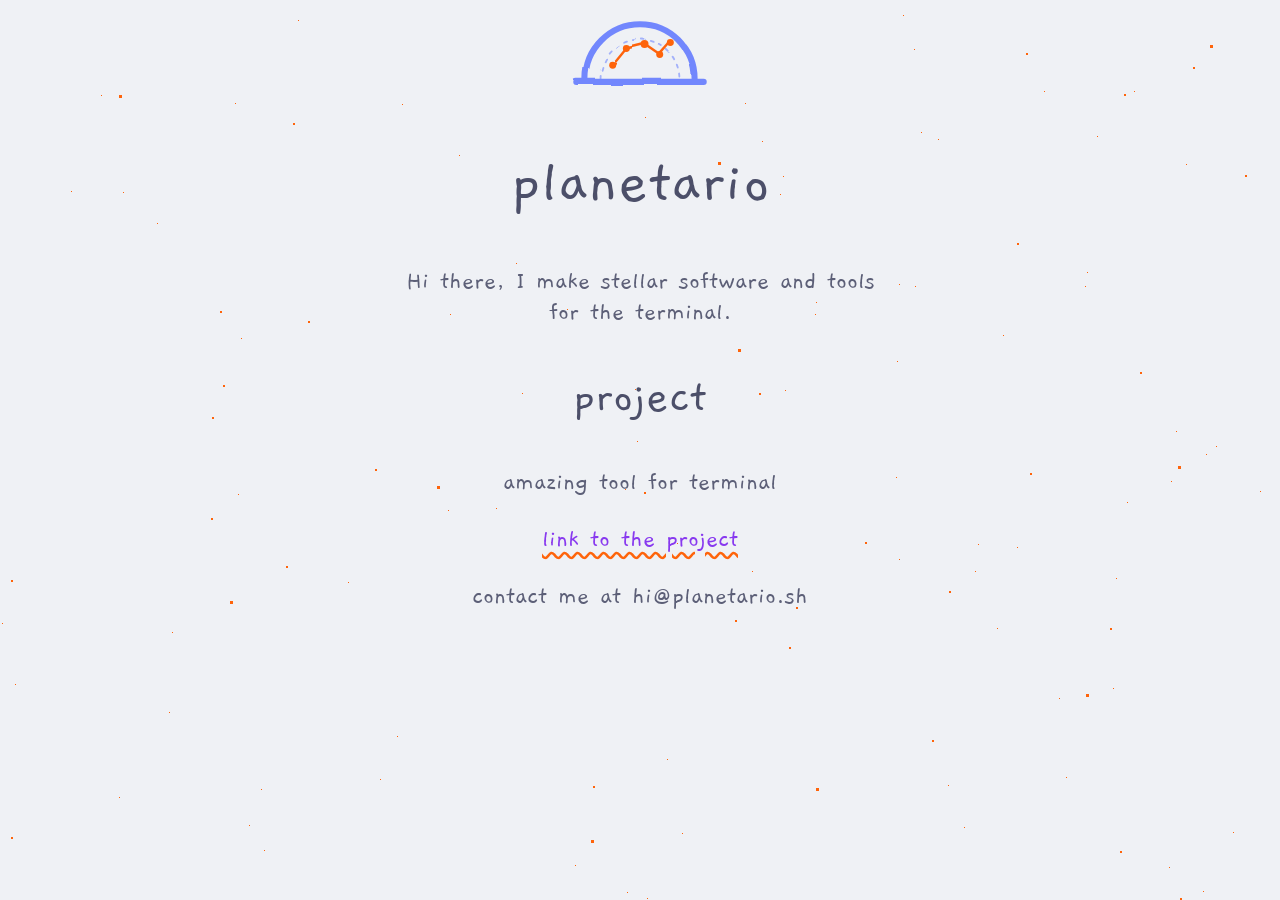
==== index.html @ c2a7bebc "Add sky with animated stars!" ====
<!doctype html>
<html lang="en">
  <head>
    <meta charset="utf-8">
    <meta name="viewport" content="width=device-width,initial-scale=1">
    <meta name="color-scheme" content="dark light">
    <title>planetario</title>
    <meta name="description" content="Hi there, I make stellar software and tools for the terminal.">
    <link rel="stylesheet" href="/style.css">
    <link rel="stylesheet" href="/stars.css">
    <link rel="icon" type="image/svg+xml" href="/logo.svg">
    <link rel="apple-touch-icon" href="/apple-touch-icon.png">
  </head>
  <body>
    <svg xmlns="http://www.w3.org/2000/svg" width="0" height="0" aria-hidden="true" style="position: absolute;">
      <defs>
        <filter id="wobble" filterUnits="userSpaceOnUse" x="0" y="0" width="100" height="100">
          <feTurbulence type="fractalNoise" baseFrequency="0.045" numOctaves="2" seed="7"/>
          <feDisplacementMap in="SourceGraphic" scale="2.6"/>
        </filter>
      </defs>
      <symbol id="logo" viewBox="4 20 92 60"> 
        <g filter="url(#wobble)" fill="none" stroke-linecap="round" stroke-linejoin="round">
          <path class="logo-dome" d="M14 72 A36 36 0 0 1 86 72" stroke-width="4"/>
          <path class="logo-dome" d="M24 72 A26 26 0 0 1 76 72" stroke-width="1.2" stroke-dasharray="2 4" opacity=".6"/>
          <path class="logo-line" d="M32 63 L41 52 L53 49 L63 56 L70 48" stroke-width="1.6"/>
          <path class="logo-dome" d="M8 74 L92 74" stroke-width="4"/>
        </g>
        <g class="logo-star">
          <circle cx="32" cy="63" r="2.3"/>
          <circle cx="41" cy="52" r="2.3"/>
          <circle cx="53" cy="49" r="2.6"/>
          <circle cx="63" cy="56" r="2.3"/>
          <circle cx="70" cy="48" r="2.3"/>
        </g>
      </symbol>
    </svg>
    <div class="universe">
      <div class="space" id="small_stars"></div>
      <div class="space" id="medium_stars"></div>
      <div class="space" id="big_stars"></div>
    </div>
    <div class="wrapper">
      <header>
        <svg aria-hidden="true" width="140" height="91">
          <use href="#logo"/>
        </svg>
        <h1>planetario</h1>
        <p>Hi there, I make stellar software and tools for the terminal.</p>
      </header>
      <main>
        <article class="project">
          <h2>project</h2>
          <p>amazing tool for terminal</p>
          <a href="">link to the project</a>
        </article>
      </main>
      <footer>
        <p>contact me at hi@planetario.sh</p>
      </footer>
    </div>
  </body>
</html>
---- style.css ----
:root {
  --bg: #1e1e2e;            /* mocha base */
  --text: #cdd6f4;          /* mocha text */
  --subtext: #bac2de;       /* mocha subtext1 */
  --dim: #9399b2;           /* mocha overlay2 */
  --dome: #b4befe;          /* mocha lavender */
  --constellation: #fab387; /* mocha peach */
  --link: #cba6f7;          /* mocha mauve */
  --star: #fab387;
}

@media (prefers-color-scheme: light) {
  :root {
    --bg: #eff1f5;            /* latte base */
    --text: #4c4f69;          /* latte text */
    --subtext: #5c5f77;       /* latte subtext1 */
    --dim: #5c5f77;           /* latte subtext1 (overlay colors fail contrast) */
    --dome: #7287fd;          /* latte lavender */
    --constellation: #fe640b; /* latte peach */
    --link: #8839ef;          /* latte mauve */
    --star: #fe640b;
  }
}

@media (prefers-reduced-motion: no-preference) {
  #small_stars { animation: animStar 50s linear infinite; }
  #medium_stars { animation: animStar 100s linear infinite; }
  #big_stars { animation: animStar 150s linear infinite; }
}

@keyframes animStar {
  from { transform: translateY(0px); }
  to { transform: translateY(-2000px); }
}

@font-face {
  font-family: Gaegu;
  font-display: swap;
  font-weight: 400;
  src: url("/fonts/gaegu-regular.woff2") format("woff2");
}

a {
  color: var(--link);
  text-decoration-color: var(--constellation);
  text-decoration-style: wavy;
  text-underline-offset: 5px; 
}

body {
  background: var(--bg);
  color: var(--text);
  font-family: "Gaegu", cursive, sans-serif;
  margin: 0;
}

h1 {
  font-weight: 400;
  font-size: 4rem;
}

h2 {
  font-weight: 400;
  font-size: 3rem;
}

header p, article p {
  color: var(--subtext);
}

footer p {
  color: var(--dim);
}

.logo-dome { stroke: var(--dome); }
.logo-line { stroke: var(--constellation); }
.logo-star { fill: var(--constellation); }

.wrapper {
  box-sizing: border-box;
  font-size: 1.6rem;
  margin-inline: auto;
  max-width: 32rem;
  padding: 0 1.25rem;
  text-align: center;
}

.universe {
  inset: 0;
  overflow: hidden;
  position: fixed;
  pointer-events: none;
  z-index: -1;
}

.space {
  position: absolute;
  width: 1px;
  height: 1px;
}

.space::after {
  content: " ";
  position: absolute;
  top: 2000px;
  width: 1px;
  height: 1px;
}

#small_stars {
  box-shadow: var(--small-stars);
}

#small_stars::after {
  box-shadow: var(--small-stars);
}

#medium_stars {
  width: 2px;
  height: 2px;
  box-shadow: var(--medium-stars);
}

#medium_stars::after {
  width: 2px;
  height: 2px;
  box-shadow: var(--medium-stars);
}

#big_stars {
  width: 3px;
  height: 3px;
  box-shadow: var(--big-stars);
}

#big_stars::after {
  width: 3px;
  height: 3px;
  box-shadow: var(--big-stars);
}
---- stars.css ----
/* Star fields, generated once (600 / 200 / 100 stars on 4000x2000px) */
:root {
  --small-stars:
    2620px 229px var(--star),
    103px 1519px var(--star),
    1127px 502px var(--star),
    915px 286px var(--star),
    3017px 210px var(--star),
    2772px 1517px var(--star),
    3655px 1117px var(--star),
    357px 1210px var(--star),
    1729px 66px var(--star),
    123px 192px var(--star),
    896px 477px var(--star),
    2070px 1233px var(--star),
    109px 1150px var(--star),
    815px 1467px var(--star),
    2662px 1437px var(--star),
    2233px 860px var(--star),
    903px 920px var(--star),
    2414px 570px var(--star),
    3316px 1781px var(--star),
    27px 1555px var(--star),
    3301px 327px var(--star),
    2860px 866px var(--star),
    1394px 570px var(--star),
    637px 441px var(--star),
    3921px 1564px var(--star),
    1379px 210px var(--star),
    380px 779px var(--star),
    397px 736px var(--star),
    3472px 705px var(--star),
    2473px 542px var(--star),
    3306px 89px var(--star),
    2989px 941px var(--star),
    2197px 256px var(--star),
    3986px 1889px var(--star),
    1551px 162px var(--star),
    2262px 601px var(--star),
    3398px 1288px var(--star),
    2534px 1814px var(--star),
    3530px 741px var(--star),
    2365px 394px var(--star),
    2886px 143px var(--star),
    188px 1355px var(--star),
    934px 1584px var(--star),
    1186px 164px var(--star),
    3504px 477px var(--star),
    3550px 207px var(--star),
    1557px 570px var(--star),
    1858px 1302px var(--star),
    3417px 748px var(--star),
    667px 759px var(--star),
    1456px 430px var(--star),
    2746px 547px var(--star),
    2875px 1919px var(--star),
    2800px 1328px var(--star),
    293px 1248px var(--star),
    2601px 351px var(--star),
    2188px 1494px var(--star),
    1003px 335px var(--star),
    1894px 778px var(--star),
    1106px 1896px var(--star),
    2622px 1410px var(--star),
    2282px 450px var(--star),
    2805px 665px var(--star),
    3453px 1574px var(--star),
    3179px 115px var(--star),
    939px 1684px var(--star),
    132px 1649px var(--star),
    1293px 822px var(--star),
    1097px 136px var(--star),
    865px 1871px var(--star),
    3863px 1162px var(--star),
    3590px 1471px var(--star),
    1289px 436px var(--star),
    2685px 1023px var(--star),
    1621px 1812px var(--star),
    3746px 1317px var(--star),
    1880px 293px var(--star),
    1085px 286px var(--star),
    1011px 1526px var(--star),
    2300px 1104px var(--star),
    1077px 1530px var(--star),
    2395px 878px var(--star),
    3678px 1196px var(--star),
    1636px 742px var(--star),
    899px 284px var(--star),
    2088px 1011px var(--star),
    373px 1548px var(--star),
    193px 1764px var(--star),
    450px 314px var(--star),
    2571px 328px var(--star),
    3245px 1394px var(--star),
    1730px 1222px var(--star),
    261px 789px var(--star),
    1564px 1221px var(--star),
    1918px 1084px var(--star),
    1030px 1989px var(--star),
    2267px 1763px var(--star),
    3861px 24px var(--star),
    2787px 1477px var(--star),
    470px 1397px var(--star),
    3625px 1100px var(--star),
    3076px 547px var(--star),
    3149px 1313px var(--star),
    1394px 229px var(--star),
    1203px 891px var(--star),
    648px 930px var(--star),
    14px 1954px var(--star),
    2958px 1794px var(--star),
    2948px 540px var(--star),
    3981px 1026px var(--star),
    3121px 366px var(--star),
    2080px 1870px var(--star),
    436px 1783px var(--star),
    2562px 612px var(--star),
    3448px 1309px var(--star),
    2080px 1248px var(--star),
    815px 314px var(--star),
    1532px 1562px var(--star),
    662px 1105px var(--star),
    3906px 1595px var(--star),
    3779px 1087px var(--star),
    3763px 2px var(--star),
    2454px 664px var(--star),
    2002px 40px var(--star),
    459px 1903px var(--star),
    1487px 1800px var(--star),
    3407px 1653px var(--star),
    1260px 491px var(--star),
    238px 494px var(--star),
    3597px 1162px var(--star),
    3879px 162px var(--star),
    351px 1499px var(--star),
    1991px 1672px var(--star),
    284px 1558px var(--star),
    2182px 1569px var(--star),
    516px 263px var(--star),
    2703px 974px var(--star),
    3879px 1126px var(--star),
    677px 543px var(--star),
    2162px 1787px var(--star),
    2485px 867px var(--star),
    3951px 434px var(--star),
    3805px 1105px var(--star),
    3094px 1495px var(--star),
    2826px 412px var(--star),
    2921px 639px var(--star),
    1635px 1376px var(--star),
    2662px 765px var(--star),
    1795px 1843px var(--star),
    2120px 925px var(--star),
    496px 508px var(--star),
    921px 132px var(--star),
    1385px 44px var(--star),
    2410px 1135px var(--star),
    943px 1206px var(--star),
    903px 15px var(--star),
    291px 1450px var(--star),
    2585px 121px var(--star),
    938px 139px var(--star),
    3709px 65px var(--star),
    3522px 677px var(--star),
    291px 1053px var(--star),
    975px 571px var(--star),
    2741px 995px var(--star),
    878px 1105px var(--star),
    542px 1482px var(--star),
    3832px 1808px var(--star),
    2339px 1181px var(--star),
    1937px 498px var(--star),
    3214px 969px var(--star),
    3308px 834px var(--star),
    780px 194px var(--star),
    398px 1350px var(--star),
    1766px 726px var(--star),
    1735px 842px var(--star),
    1913px 1770px var(--star),
    2987px 111px var(--star),
    2759px 1339px var(--star),
    2647px 202px var(--star),
    249px 825px var(--star),
    2983px 695px var(--star),
    3280px 1765px var(--star),
    448px 510px var(--star),
    785px 390px var(--star),
    2197px 919px var(--star),
    575px 865px var(--star),
    752px 571px var(--star),
    1895px 512px var(--star),
    3582px 1891px var(--star),
    309px 908px var(--star),
    3310px 1765px var(--star),
    3507px 1128px var(--star),
    402px 104px var(--star),
    2672px 1108px var(--star),
    3425px 31px var(--star),
    3970px 192px var(--star),
    3795px 1544px var(--star),
    3477px 485px var(--star),
    682px 833px var(--star),
    1990px 986px var(--star),
    876px 1771px var(--star),
    1643px 1849px var(--star),
    241px 338px var(--star),
    1553px 5px var(--star),
    1600px 544px var(--star),
    3796px 1606px var(--star),
    3216px 932px var(--star),
    1169px 867px var(--star),
    2854px 1961px var(--star),
    2993px 1605px var(--star),
    2277px 1356px var(--star),
    2943px 997px var(--star),
    635px 389px var(--star),
    1216px 446px var(--star),
    3968px 120px var(--star),
    2373px 1507px var(--star),
    2221px 125px var(--star),
    3064px 643px var(--star),
    235px 103px var(--star),
    2393px 977px var(--star),
    2060px 1883px var(--star),
    3493px 1088px var(--star),
    645px 117px var(--star),
    3936px 1041px var(--star),
    329px 1744px var(--star),
    762px 141px var(--star),
    2438px 140px var(--star),
    2766px 1766px var(--star),
    964px 827px var(--star),
    492px 1929px var(--star),
    3647px 1167px var(--star),
    1009px 1186px var(--star),
    2436px 82px var(--star),
    2537px 168px var(--star),
    1718px 1347px var(--star),
    2391px 1158px var(--star),
    2142px 648px var(--star),
    3829px 535px var(--star),
    837px 1372px var(--star),
    2934px 644px var(--star),
    978px 544px var(--star),
    1622px 269px var(--star),
    2752px 1322px var(--star),
    1229px 937px var(--star),
    1296px 1903px var(--star),
    3080px 1917px var(--star),
    298px 20px var(--star),
    1878px 1273px var(--star),
    2307px 205px var(--star),
    301px 1102px var(--star),
    874px 1037px var(--star),
    1087px 272px var(--star),
    3823px 715px var(--star),
    3609px 141px var(--star),
    3602px 501px var(--star),
    1514px 584px var(--star),
    647px 898px var(--star),
    3416px 1113px var(--star),
    2882px 620px var(--star),
    2506px 1653px var(--star),
    2679px 1084px var(--star),
    33px 1368px var(--star),
    3347px 1136px var(--star),
    1227px 1909px var(--star),
    2718px 213px var(--star),
    3846px 1799px var(--star),
    551px 542px var(--star),
    473px 1823px var(--star),
    439px 1521px var(--star),
    2267px 319px var(--star),
    1116px 578px var(--star),
    2478px 432px var(--star),
    2940px 703px var(--star),
    834px 1408px var(--star),
    2598px 1747px var(--star),
    1082px 1036px var(--star),
    2002px 515px var(--star),
    3709px 1860px var(--star),
    3466px 105px var(--star),
    379px 1300px var(--star),
    1735px 1699px var(--star),
    1134px 91px var(--star),
    15px 684px var(--star),
    3159px 268px var(--star),
    2610px 537px var(--star),
    662px 1519px var(--star),
    1810px 1130px var(--star),
    2891px 876px var(--star),
    2298px 20px var(--star),
    459px 155px var(--star),
    3871px 1809px var(--star),
    2831px 1852px var(--star),
    611px 1118px var(--star),
    148px 1710px var(--star),
    1513px 1193px var(--star),
    2264px 304px var(--star),
    1761px 262px var(--star),
    172px 632px var(--star),
    1494px 1842px var(--star),
    3822px 1631px var(--star),
    3983px 1763px var(--star),
    164px 1841px var(--star),
    1466px 431px var(--star),
    2794px 512px var(--star),
    2732px 211px var(--star),
    1449px 1598px var(--star),
    2294px 1811px var(--star),
    3583px 833px var(--star),
    3989px 1272px var(--star),
    3070px 317px var(--star),
    3792px 1905px var(--star),
    970px 1771px var(--star),
    666px 2000px var(--star),
    3277px 1661px var(--star),
    726px 1806px var(--star),
    1689px 51px var(--star),
    735px 1509px var(--star),
    3787px 681px var(--star),
    3205px 1907px var(--star),
    1687px 1643px var(--star),
    2744px 1770px var(--star),
    3011px 1661px var(--star),
    1017px 547px var(--star),
    653px 1613px var(--star),
    2873px 222px var(--star),
    1567px 1787px var(--star),
    159px 1759px var(--star),
    1928px 456px var(--star),
    818px 1673px var(--star),
    3762px 943px var(--star),
    1433px 626px var(--star),
    3361px 1629px var(--star),
    3569px 467px var(--star),
    914px 49px var(--star),
    2704px 396px var(--star),
    1633px 673px var(--star),
    1142px 1771px var(--star),
    285px 1981px var(--star),
    3168px 572px var(--star),
    1439px 1314px var(--star),
    2087px 819px var(--star),
    2784px 1728px var(--star),
    2197px 679px var(--star),
    3848px 57px var(--star),
    473px 1797px var(--star),
    3975px 535px var(--star),
    732px 1190px var(--star),
    3943px 544px var(--star),
    157px 223px var(--star),
    2444px 890px var(--star),
    1416px 1493px var(--star),
    3222px 643px var(--star),
    1788px 1242px var(--star),
    2095px 237px var(--star),
    1578px 1843px var(--star),
    2362px 390px var(--star),
    1044px 91px var(--star),
    2904px 894px var(--star),
    7px 1065px var(--star),
    3792px 1652px var(--star),
    2206px 1407px var(--star),
    2947px 1926px var(--star),
    3040px 1510px var(--star),
    2747px 404px var(--star),
    1492px 884px var(--star),
    287px 1944px var(--star),
    2721px 1886px var(--star),
    1353px 1277px var(--star),
    1286px 1359px var(--star),
    3474px 256px var(--star),
    2949px 1844px var(--star),
    1231px 1039px var(--star),
    1267px 1366px var(--star),
    1673px 669px var(--star),
    1649px 1428px var(--star),
    1212px 1136px var(--star),
    522px 393px var(--star),
    1723px 1362px var(--star),
    3852px 777px var(--star),
    2775px 1533px var(--star),
    3698px 357px var(--star),
    2522px 1166px var(--star),
    1233px 832px var(--star),
    2245px 1708px var(--star),
    2px 623px var(--star),
    1176px 431px var(--star),
    1761px 1610px var(--star),
    2376px 1243px var(--star),
    2682px 660px var(--star),
    1905px 905px var(--star),
    1812px 1384px var(--star),
    876px 1047px var(--star),
    1939px 1626px var(--star),
    3692px 1966px var(--star),
    3261px 1508px var(--star),
    696px 1350px var(--star),
    348px 582px var(--star),
    2112px 1360px var(--star),
    2593px 1269px var(--star),
    1373px 192px var(--star),
    3353px 1950px var(--star),
    3077px 482px var(--star),
    2756px 636px var(--star),
    921px 1652px var(--star),
    816px 302px var(--star),
    101px 95px var(--star),
    1003px 974px var(--star),
    2504px 1741px var(--star),
    3148px 150px var(--star),
    1866px 849px var(--star),
    3630px 1290px var(--star),
    2358px 399px var(--star),
    2943px 1427px var(--star),
    1573px 1013px var(--star),
    1637px 500px var(--star),
    605px 1344px var(--star),
    2817px 12px var(--star),
    3657px 1538px var(--star),
    3525px 1578px var(--star),
    3627px 219px var(--star),
    3189px 871px var(--star),
    897px 361px var(--star),
    3294px 1962px var(--star),
    2851px 1061px var(--star),
    1903px 103px var(--star),
    2284px 511px var(--star),
    3758px 1738px var(--star),
    498px 935px var(--star),
    547px 1642px var(--star),
    1904px 1368px var(--star),
    2176px 1145px var(--star),
    2439px 650px var(--star),
    3892px 1547px var(--star),
    3652px 907px var(--star),
    2510px 1670px var(--star),
    2947px 1827px var(--star),
    2068px 874px var(--star),
    3403px 1858px var(--star),
    2245px 914px var(--star),
    3675px 326px var(--star),
    3047px 1765px var(--star),
    1945px 922px var(--star),
    1062px 1540px var(--star),
    1013px 1721px var(--star),
    2612px 568px var(--star),
    3137px 1593px var(--star),
    2136px 993px var(--star),
    2568px 490px var(--star),
    1125px 901px var(--star),
    318px 1462px var(--star),
    1171px 481px var(--star),
    1113px 688px var(--star),
    1310px 1829px var(--star),
    2213px 166px var(--star),
    567px 309px var(--star),
    948px 785px var(--star),
    2843px 313px var(--star),
    2894px 439px var(--star),
    264px 850px var(--star),
    1670px 678px var(--star),
    2223px 955px var(--star),
    1704px 128px var(--star),
    848px 1706px var(--star),
    1721px 798px var(--star),
    3707px 1577px var(--star),
    2393px 1938px var(--star),
    2849px 41px var(--star),
    3510px 1804px var(--star),
    3136px 1180px var(--star),
    1559px 977px var(--star),
    25px 1931px var(--star),
    1441px 612px var(--star),
    3087px 799px var(--star),
    3496px 1827px var(--star),
    3906px 1712px var(--star),
    1717px 1103px var(--star),
    3062px 1505px var(--star),
    2237px 1639px var(--star),
    2471px 1839px var(--star),
    904px 1000px var(--star),
    899px 559px var(--star),
    1786px 995px var(--star),
    119px 797px var(--star),
    1377px 1370px var(--star),
    2782px 1635px var(--star),
    1657px 1484px var(--star),
    677px 1722px var(--star),
    1915px 1884px var(--star),
    523px 1275px var(--star),
    2188px 56px var(--star),
    3715px 807px var(--star),
    2425px 1156px var(--star),
    2716px 56px var(--star),
    344px 1317px var(--star),
    1756px 278px var(--star),
    3551px 946px var(--star),
    745px 103px var(--star),
    1066px 777px var(--star),
    1341px 434px var(--star),
    1863px 670px var(--star),
    1383px 1559px var(--star),
    3604px 777px var(--star),
    1140px 1541px var(--star),
    3897px 1704px var(--star),
    1727px 517px var(--star),
    3420px 168px var(--star),
    1927px 40px var(--star),
    3069px 1105px var(--star),
    214px 1950px var(--star),
    1434px 460px var(--star),
    2663px 141px var(--star),
    3200px 1961px var(--star),
    2670px 83px var(--star),
    3090px 64px var(--star),
    3890px 507px var(--star),
    817px 1719px var(--star),
    84px 1273px var(--star),
    625px 489px var(--star),
    518px 970px var(--star),
    2743px 235px var(--star),
    2311px 1942px var(--star),
    893px 953px var(--star),
    2866px 525px var(--star),
    3142px 756px var(--star),
    688px 1241px var(--star),
    2488px 1974px var(--star),
    3064px 1472px var(--star),
    470px 1593px var(--star),
    3356px 336px var(--star),
    3952px 638px var(--star),
    443px 1186px var(--star),
    106px 1903px var(--star),
    1278px 1180px var(--star),
    2775px 1860px var(--star),
    3925px 769px var(--star),
    1625px 1929px var(--star),
    2929px 407px var(--star),
    312px 1213px var(--star),
    2829px 1702px var(--star),
    2570px 498px var(--star),
    418px 1428px var(--star),
    3165px 618px var(--star),
    3483px 1402px var(--star),
    2460px 1650px var(--star),
    496px 1631px var(--star),
    2319px 1603px var(--star),
    169px 712px var(--star),
    2183px 878px var(--star),
    2710px 759px var(--star),
    283px 1037px var(--star),
    2653px 699px var(--star),
    52px 1740px var(--star),
    1721px 1685px var(--star),
    2008px 217px var(--star),
    1776px 1968px var(--star),
    1484px 1302px var(--star),
    3652px 1698px var(--star),
    1884px 1449px var(--star),
    627px 892px var(--star),
    722px 1503px var(--star),
    2138px 1978px var(--star),
    2665px 554px var(--star),
    2523px 1656px var(--star),
    3767px 1103px var(--star),
    3173px 991px var(--star),
    1905px 893px var(--star),
    3383px 1498px var(--star),
    2427px 550px var(--star),
    1321px 1745px var(--star),
    1006px 1702px var(--star),
    3829px 178px var(--star),
    1143px 1806px var(--star),
    1847px 500px var(--star),
    3074px 952px var(--star),
    2335px 1250px var(--star),
    2737px 777px var(--star),
    1378px 59px var(--star),
    2025px 1743px var(--star),
    1332px 373px var(--star),
    1998px 435px var(--star),
    1454px 1634px var(--star),
    1059px 698px var(--star),
    1146px 1803px var(--star),
    2442px 1437px var(--star),
    3605px 566px var(--star),
    2277px 21px var(--star),
    2117px 1942px var(--star),
    783px 176px var(--star),
    989px 1475px var(--star),
    1665px 1001px var(--star),
    2275px 1553px var(--star),
    985px 1415px var(--star),
    1951px 1323px var(--star),
    2916px 1006px var(--star),
    1836px 1624px var(--star),
    71px 191px var(--star),
    1206px 454px var(--star),
    1657px 1417px var(--star),
    997px 628px var(--star),
    2720px 1192px var(--star);
  --medium-stars:
    1512px 970px var(--star),
    2268px 1088px var(--star),
    1409px 872px var(--star),
    3056px 1128px var(--star),
    1355px 721px var(--star),
    2879px 930px var(--star),
    1110px 628px var(--star),
    1030px 473px var(--star),
    495px 1478px var(--star),
    789px 647px var(--star),
    490px 1522px var(--star),
    2195px 1948px var(--star),
    3122px 1414px var(--star),
    759px 393px var(--star),
    887px 1513px var(--star),
    1984px 567px var(--star),
    2968px 1208px var(--star),
    3114px 1075px var(--star),
    2445px 580px var(--star),
    412px 1706px var(--star),
    796px 607px var(--star),
    932px 740px var(--star),
    735px 620px var(--star),
    58px 1451px var(--star),
    2188px 260px var(--star),
    1124px 94px var(--star),
    3991px 112px var(--star),
    2267px 599px var(--star),
    2857px 1934px var(--star),
    518px 1307px var(--star),
    3558px 1542px var(--star),
    2011px 211px var(--star),
    3575px 26px var(--star),
    2352px 583px var(--star),
    1923px 981px var(--star),
    1805px 698px var(--star),
    756px 1978px var(--star),
    211px 518px var(--star),
    3855px 1765px var(--star),
    1957px 234px var(--star),
    3368px 134px var(--star),
    1642px 1008px var(--star),
    304px 1182px var(--star),
    2579px 1406px var(--star),
    220px 311px var(--star),
    612px 1662px var(--star),
    2306px 1944px var(--star),
    1245px 175px var(--star),
    1017px 243px var(--star),
    2286px 1566px var(--star),
    1705px 1242px var(--star),
    2442px 1620px var(--star),
    2534px 463px var(--star),
    3178px 1071px var(--star),
    1559px 923px var(--star),
    3722px 907px var(--star),
    1218px 1762px var(--star),
    2411px 879px var(--star),
    1251px 1165px var(--star),
    2544px 124px var(--star),
    2498px 1967px var(--star),
    3032px 204px var(--star),
    3882px 1563px var(--star),
    852px 1282px var(--star),
    865px 542px var(--star),
    2706px 167px var(--star),
    644px 492px var(--star),
    712px 1131px var(--star),
    308px 321px var(--star),
    11px 837px var(--star),
    1846px 1412px var(--star),
    2433px 963px var(--star),
    1193px 67px var(--star),
    949px 591px var(--star),
    2896px 580px var(--star),
    2880px 1761px var(--star),
    1860px 146px var(--star),
    2816px 479px var(--star),
    3785px 542px var(--star),
    3227px 1621px var(--star),
    2561px 1208px var(--star),
    2709px 1647px var(--star),
    3825px 406px var(--star),
    1742px 236px var(--star),
    2231px 461px var(--star),
    2653px 306px var(--star),
    3721px 545px var(--star),
    3386px 292px var(--star),
    293px 123px var(--star),
    680px 1624px var(--star),
    1260px 1219px var(--star),
    3068px 1689px var(--star),
    2332px 1887px var(--star),
    1183px 900px var(--star),
    510px 960px var(--star),
    2821px 623px var(--star),
    2867px 825px var(--star),
    3862px 558px var(--star),
    2050px 1106px var(--star),
    2023px 897px var(--star),
    330px 1225px var(--star),
    164px 1822px var(--star),
    1770px 1505px var(--star),
    1321px 1237px var(--star),
    1026px 53px var(--star),
    375px 469px var(--star),
    3940px 1381px var(--star),
    3425px 1763px var(--star),
    2357px 1203px var(--star),
    3895px 43px var(--star),
    3133px 1377px var(--star),
    3365px 552px var(--star),
    2361px 83px var(--star),
    3126px 1549px var(--star),
    718px 964px var(--star),
    2126px 1335px var(--star),
    1812px 1877px var(--star),
    1140px 372px var(--star),
    2398px 893px var(--star),
    2601px 1668px var(--star),
    2015px 1985px var(--star),
    374px 963px var(--star),
    1426px 837px var(--star),
    1366px 658px var(--star),
    2745px 215px var(--star),
    3514px 330px var(--star),
    1351px 844px var(--star),
    2842px 1015px var(--star),
    1181px 1357px var(--star),
    3872px 821px var(--star),
    3333px 1558px var(--star),
    2254px 76px var(--star),
    1863px 181px var(--star),
    1289px 517px var(--star),
    1325px 238px var(--star),
    3974px 1583px var(--star),
    1656px 1772px var(--star),
    2108px 1690px var(--star),
    5px 1347px var(--star),
    3561px 1112px var(--star),
    1893px 847px var(--star),
    223px 385px var(--star),
    2124px 741px var(--star),
    2551px 1550px var(--star),
    2042px 1281px var(--star),
    1811px 1557px var(--star),
    212px 417px var(--star),
    1094px 1125px var(--star),
    537px 1900px var(--star),
    1180px 898px var(--star),
    3608px 1431px var(--star),
    1986px 249px var(--star),
    119px 1994px var(--star),
    2581px 1247px var(--star),
    3274px 491px var(--star),
    2908px 325px var(--star),
    1273px 1129px var(--star),
    57px 1132px var(--star),
    1672px 191px var(--star),
    921px 1724px var(--star),
    3740px 233px var(--star),
    1891px 1940px var(--star),
    482px 1327px var(--star),
    3409px 316px var(--star),
    2042px 1911px var(--star),
    2936px 598px var(--star),
    2085px 1445px var(--star),
    1120px 851px var(--star),
    3420px 989px var(--star),
    1935px 500px var(--star),
    1871px 1129px var(--star),
    593px 786px var(--star),
    781px 1888px var(--star),
    2456px 1041px var(--star),
    3057px 1801px var(--star),
    560px 1770px var(--star),
    286px 566px var(--star),
    3165px 1618px var(--star),
    3500px 850px var(--star),
    1393px 1914px var(--star),
    3227px 1040px var(--star),
    1095px 1681px var(--star),
    11px 580px var(--star),
    2974px 612px var(--star),
    3431px 1203px var(--star),
    2376px 1352px var(--star),
    2006px 1773px var(--star),
    609px 915px var(--star),
    2207px 992px var(--star),
    1414px 681px var(--star),
    2261px 1563px var(--star),
    2226px 773px var(--star),
    1866px 1911px var(--star),
    1319px 1781px var(--star),
    773px 1429px var(--star),
    979px 1172px var(--star),
    1569px 479px var(--star),
    3507px 1589px var(--star),
    1683px 90px var(--star),
    1304px 1526px var(--star);
  --big-stars:
    1938px 1445px var(--star),
    3742px 1662px var(--star),
    1562px 791px var(--star),
    2719px 1623px var(--star),
    3362px 1336px var(--star),
    624px 1015px var(--star),
    3952px 76px var(--star),
    518px 1029px var(--star),
    3955px 1209px var(--star),
    1360px 1782px var(--star),
    412px 1791px var(--star),
    3462px 902px var(--star),
    409px 1078px var(--star),
    3730px 936px var(--star),
    63px 1480px var(--star),
    591px 840px var(--star),
    3568px 1341px var(--star),
    3973px 317px var(--star),
    307px 962px var(--star),
    3202px 1985px var(--star),
    1086px 694px var(--star),
    2553px 1419px var(--star),
    1629px 1331px var(--star),
    329px 1745px var(--star),
    1346px 1746px var(--star),
    2763px 1760px var(--star),
    2186px 779px var(--star),
    3909px 649px var(--star),
    2568px 1472px var(--star),
    3635px 1556px var(--star),
    1999px 1787px var(--star),
    2217px 74px var(--star),
    2530px 141px var(--star),
    962px 1293px var(--star),
    2804px 1887px var(--star),
    1178px 466px var(--star),
    3059px 186px var(--star),
    1778px 202px var(--star),
    3115px 1298px var(--star),
    2884px 1788px var(--star),
    412px 909px var(--star),
    682px 1422px var(--star),
    1227px 1851px var(--star),
    119px 95px var(--star),
    1329px 1631px var(--star),
    230px 601px var(--star),
    1469px 768px var(--star),
    1765px 299px var(--star),
    1001px 1088px var(--star),
    1688px 1160px var(--star),
    2793px 1624px var(--star),
    738px 349px var(--star),
    718px 162px var(--star),
    2497px 1784px var(--star),
    1567px 1270px var(--star),
    2799px 494px var(--star),
    2039px 1870px var(--star),
    2389px 294px var(--star),
    952px 945px var(--star),
    2613px 521px var(--star),
    1883px 523px var(--star),
    2732px 20px var(--star),
    3682px 1648px var(--star),
    1906px 1846px var(--star),
    1179px 1388px var(--star),
    2239px 324px var(--star),
    303px 905px var(--star),
    3872px 708px var(--star),
    2407px 613px var(--star),
    2618px 1971px var(--star),
    1738px 1414px var(--star),
    1025px 936px var(--star),
    3463px 619px var(--star),
    816px 788px var(--star),
    3496px 990px var(--star),
    437px 486px var(--star),
    1563px 1172px var(--star),
    1471px 1178px var(--star),
    1212px 1433px var(--star),
    1210px 45px var(--star),
    3400px 1349px var(--star),
    1622px 563px var(--star),
    34px 1160px var(--star),
    3544px 1405px var(--star),
    3188px 1526px var(--star),
    3988px 101px var(--star),
    3730px 1242px var(--star),
    3053px 1018px var(--star),
    3412px 1852px var(--star),
    3699px 587px var(--star),
    3178px 1637px var(--star),
    943px 1244px var(--star),
    3285px 722px var(--star),
    898px 1304px var(--star),
    779px 1272px var(--star),
    1027px 1389px var(--star),
    3095px 1477px var(--star),
    3144px 1351px var(--star),
    2789px 1717px var(--star),
    561px 1287px var(--star);
}
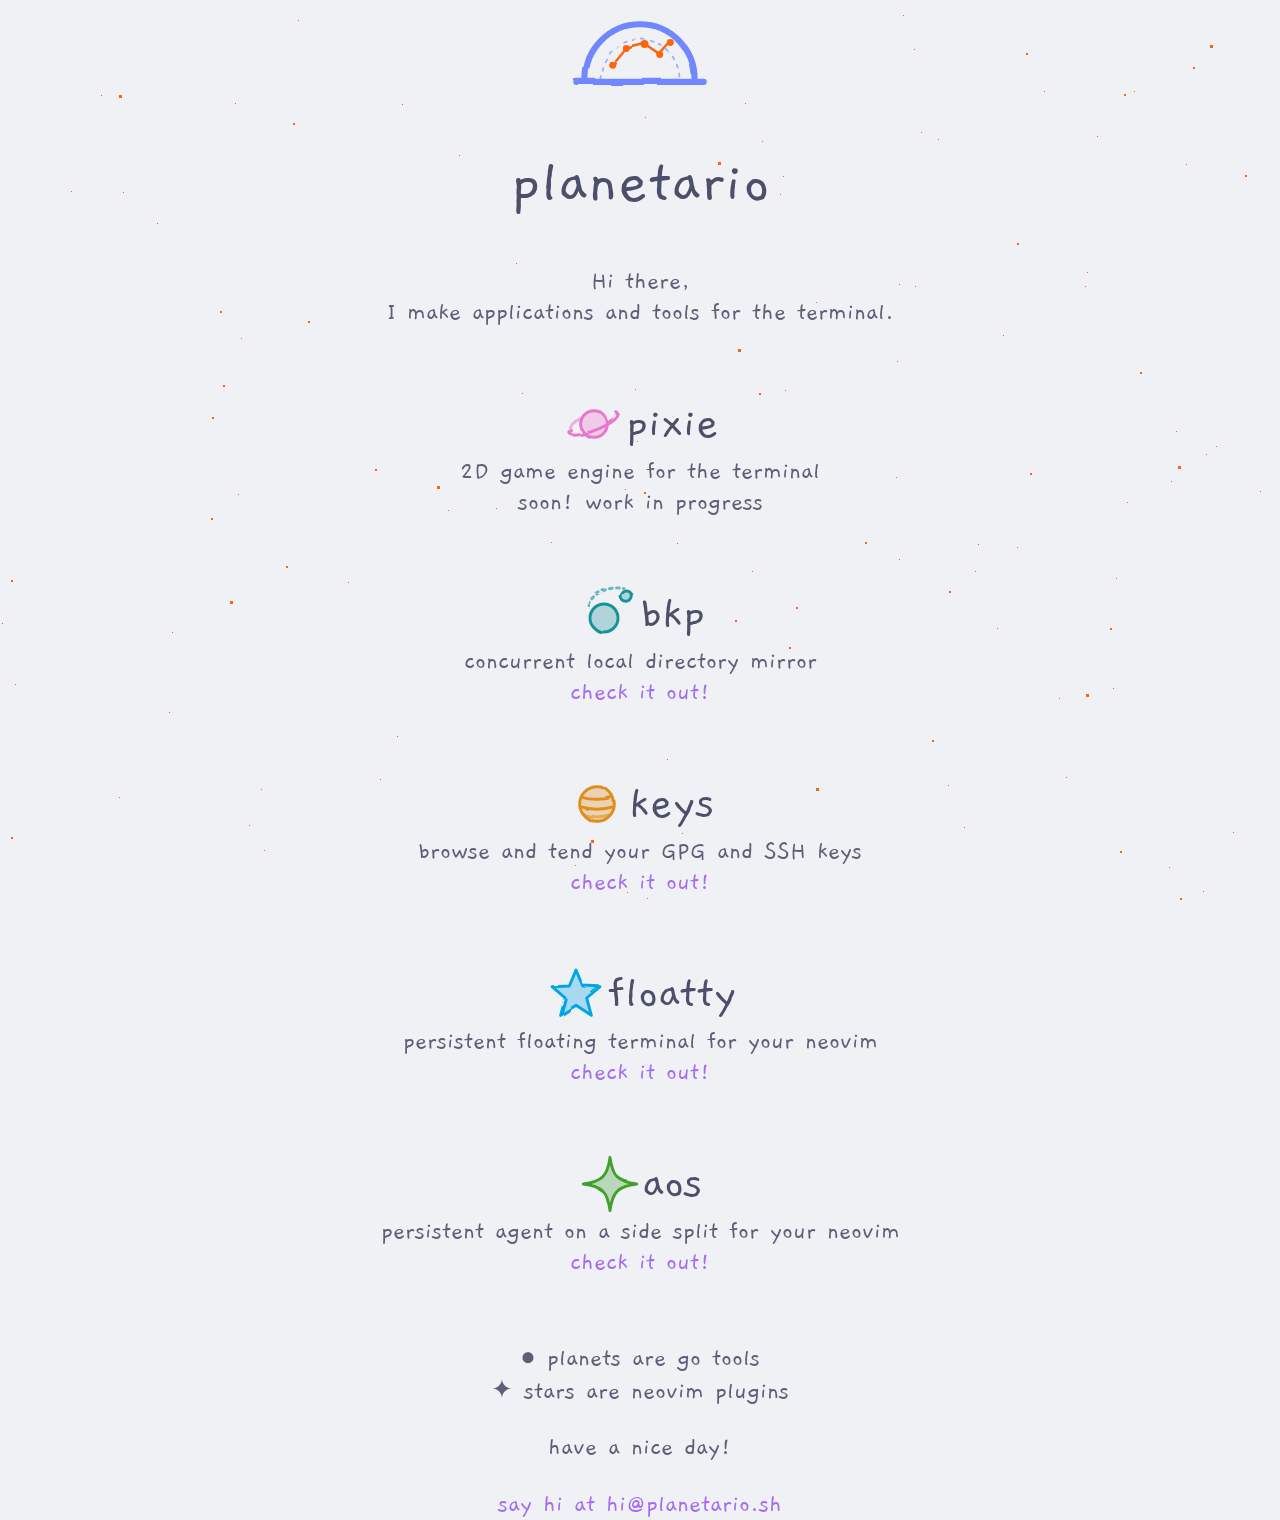
==== commit 59d533e5: "Add project planets and stars" ====
--- a/index.html
+++ b/index.html
@@ -5,7 +5,7 @@
     <meta name="viewport" content="width=device-width,initial-scale=1">
     <meta name="color-scheme" content="dark light">
     <title>planetario</title>
-    <meta name="description" content="Hi there, I make stellar software and tools for the terminal.">
+    <meta name="description" content="Hi there, I make applications and tools for the terminal.">
     <link rel="stylesheet" href="/style.css">
     <link rel="stylesheet" href="/stars.css">
     <link rel="icon" type="image/svg+xml" href="/logo.svg">
@@ -34,6 +34,34 @@
           <circle cx="70" cy="48" r="2.3"/>
         </g>
       </symbol>
+      <symbol id="planet-ring" viewBox="0 0 48 48">
+        <g filter="url(#wobble)" stroke-width="2.2" stroke-linecap="round" fill="none" class="doodle-line">
+          <circle cx="24" cy="24" r="10" fill-opacity=".3" class="doodle-fill"/>
+          <path d="M7 29 C3 33 10 34 24 29 C38 24 45 17 41 15.5"/>
+          <path d="M7 29 C5 26 9 22 14 20" opacity=".55"/>
+        </g>
+      </symbol>
+      <symbol id="planet-moon" viewBox="0 0 48 48">
+        <g filter="url(#wobble)" stroke-width="2.2" stroke-linecap="round" fill="none" class="doodle-line">
+          <circle cx="21" cy="27" r="10.5" fill-opacity=".3" class="doodle-fill"/>
+          <circle cx="38" cy="11" r="4.2" fill-opacity=".3" class="doodle-fill"/>
+          <path d="M9 17 C14 6 28 3 36 5" stroke-dasharray="2 3.2" opacity=".6"/>
+        </g>
+      </symbol>
+      <symbol id="planet-band" viewBox="0 0 48 48">
+        <g filter="url(#wobble)" stroke-width="2.2" stroke-linecap="round" fill="none" class="doodle-line">
+          <circle cx="24" cy="24" r="13" fill-opacity=".3" class="doodle-fill"/>
+          <path d="M12.5 19 C19 21 29 21 35.5 19"/>
+          <path d="M11.5 26 C19 28.5 29 28.5 36.5 26"/>
+          <path d="M14 32 C20 34 28 34 34 32" opacity=".6"/>
+        </g>
+      </symbol>
+      <symbol id="star-five" viewBox="0 0 48 48">
+        <path filter="url(#wobble)" d="M24 6 L29 18 L42 18.5 L32 27 L35.5 40 L24 32.5 L12.5 40 L16 27 L6 18.5 L19 18 Z" fill-opacity=".3" stroke-width="2.2" stroke-linejoin="round" class="doodle-fill doodle-line"/>
+      </symbol>
+      <symbol id="star-sparkle" viewBox="0 0 48 48">
+        <path filter="url(#wobble)" d="M24 4 C25.8 18 30 22.2 44 24 C30 25.8 25.8 30 24 44 C22.2 30 18 25.8 4 24 C18 22.2 22.2 18 24 4Z" fill-opacity=".3" stroke-width="2.2" stroke-linejoin="round" class="doodle-line doodle-fill"/>
+      </symbol>
     </svg>
     <div class="universe">
       <div class="space" id="small_stars"></div>
@@ -46,17 +74,65 @@
           <use href="#logo"/>
         </svg>
         <h1>planetario</h1>
-        <p>Hi there, I make stellar software and tools for the terminal.</p>
+        <p>Hi there,<br />I make applications and tools for the terminal.</p>
       </header>
       <main>
-        <article class="project">
-          <h2>project</h2>
-          <p>amazing tool for terminal</p>
-          <a href="">link to the project</a>
+        <article class="project" style="--accent: var(--pink);">
+          <h2>
+            <svg aria-hidden="true" width="64" height="64">
+              <use href="#planet-ring"/>
+            </svg>
+            pixie
+          </h2>
+          <p>2D game engine for the terminal</p>
+          <span>soon! work in progress</span>
+          <!--<a href="https://github.com/kalmbach/pixie">check it out!</a>-->
+        </article>
+        <article class="project" style="--accent: var(--teal);">
+          <h2>
+            <svg aria-hidden="true" width="64" height="64">
+              <use href="#planet-moon"/>
+            </svg>
+            bkp
+          </h2>
+          <p>concurrent local directory mirror</p>
+          <a href="https://github.com/kalmbach/bkp">check it out!</a>
+        </article>
+        <article class="project" style="--accent: var(--yellow);">
+          <h2>
+            <svg aria-hidden="true" width="64" height="64">
+              <use href="#planet-band"/>
+            </svg>
+            keys 
+          </h2>
+          <p>browse and tend your GPG and SSH keys</p>
+          <a href="https://github.com/kalmbach/keys">check it out!</a>
+        </article>
+        <article class="project" style="--accent: var(--sky);">
+          <h2>
+            <svg aria-hidden="true" width="64" height="64">
+              <use href="#star-five"/>
+            </svg>
+            floatty 
+          </h2>
+          <p>persistent floating terminal for your neovim</p>
+          <a href="https://github.com/kalmbach/floatty.nvim">check it out!</a>
+        </article>
+        <article class="project" style="--accent: var(--green);">
+          <h2>
+            <svg aria-hidden="true" width="64" height="64">
+              <use href="#star-sparkle"/>
+            </svg>
+            aos 
+          </h2>
+          <p>persistent agent on a side split for your neovim</p>
+          <a href="https://github.com/kalmbach/aos.nvim">check it out!</a>
         </article>
       </main>
       <footer>
-        <p>contact me at hi@planetario.sh</p>
+        <p>● planets are go tools<br />✦ stars are neovim plugins</p>
+        <p>have a nice day!</p>
+        <a href="mailto:hi@planetario.sh">say hi at hi@planetario.sh</a>
       </footer>
     </div>
   </body>
--- a/style.css
+++ b/style.css
@@ -6,7 +6,13 @@
   --dome: #b4befe;          /* mocha lavender */
   --constellation: #fab387; /* mocha peach */
   --link: #cba6f7;          /* mocha mauve */
+  --link-dimmed: #cba6f7A0; /* mocha mauve */
   --star: #fab387;
+  --pink: #f5c2e7;
+  --teal: #94e2d5;
+  --yellow: #f9e2af;
+  --sky: #89dceb;
+  --green: #a6e3a1;
 }
 
 @media (prefers-color-scheme: light) {
@@ -18,7 +24,13 @@
     --dome: #7287fd;          /* latte lavender */
     --constellation: #fe640b; /* latte peach */
     --link: #8839ef;          /* latte mauve */
+    --link-dimmed: #8839efB8; /* latte mauve */
     --star: #fe640b;
+    --pink: #ea76cb;
+    --teal: #179299;
+    --yellow: #df8e1d;
+    --sky: #04a5e5;
+    --green: #40a02b;
   }
 }
 
@@ -41,10 +53,13 @@
 }
 
 a {
+  color: var(--link-dimmed);
+  text-decoration: none;
+}
+
+a:hover, a:focus-visible {
   color: var(--link);
-  text-decoration-color: var(--constellation);
-  text-decoration-style: wavy;
-  text-underline-offset: 5px; 
+  text-decoration: none;
 }
 
 body {
@@ -60,8 +75,11 @@
 }
 
 h2 {
+  align-items: center;
+  display: flex;
   font-weight: 400;
   font-size: 3rem;
+  justify-content: center;
 }
 
 header p, article p {
@@ -72,15 +90,30 @@
   color: var(--dim);
 }
 
+span {
+  color: var(--dim);
+}
+
+.project {
+  margin-block: 4rem;
+}
+
+.project p, .project h2 {
+  margin-top:0;
+  margin-bottom:0;
+}
+
 .logo-dome { stroke: var(--dome); }
 .logo-line { stroke: var(--constellation); }
 .logo-star { fill: var(--constellation); }
+.doodle-line { stroke: var(--accent); }
+.doodle-fill { fill: var(--accent); }
 
 .wrapper {
   box-sizing: border-box;
   font-size: 1.6rem;
   margin-inline: auto;
-  max-width: 32rem;
+  max-width: 36rem;
   padding: 0 1.25rem;
   text-align: center;
 }
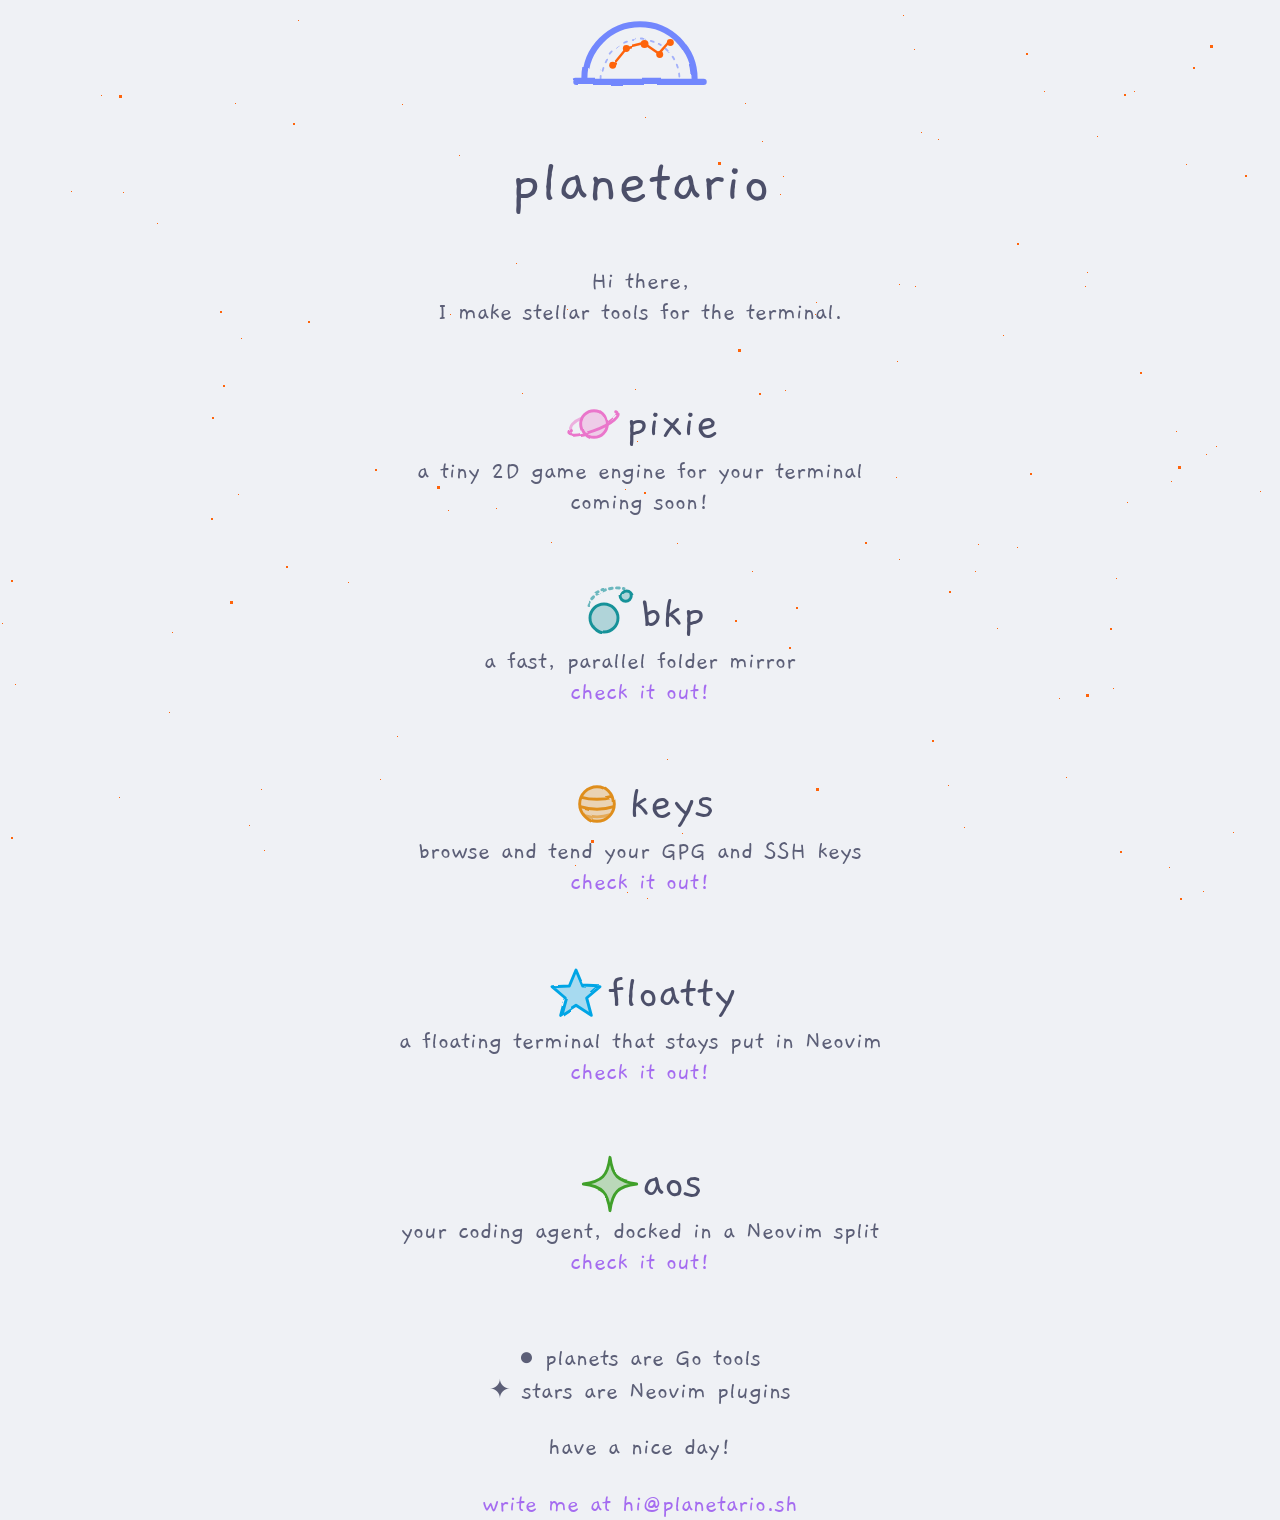
==== commit 38ba7c17: "Polish page copy" ====
--- a/index.html
+++ b/index.html
@@ -5,7 +5,7 @@
     <meta name="viewport" content="width=device-width,initial-scale=1">
     <meta name="color-scheme" content="dark light">
     <title>planetario</title>
-    <meta name="description" content="Hi there, I make applications and tools for the terminal.">
+    <meta name="description" content="Hi there, I make stellar tools for the terminal.">
     <link rel="stylesheet" href="/style.css">
     <link rel="stylesheet" href="/stars.css">
     <link rel="icon" type="image/svg+xml" href="/logo.svg">
@@ -74,7 +74,7 @@
           <use href="#logo"/>
         </svg>
         <h1>planetario</h1>
-        <p>Hi there,<br />I make applications and tools for the terminal.</p>
+        <p>Hi there,<br />I make stellar tools for the terminal.</p>
       </header>
       <main>
         <article class="project" style="--accent: var(--pink);">
@@ -84,8 +84,8 @@
             </svg>
             pixie
           </h2>
-          <p>2D game engine for the terminal</p>
-          <span>soon! work in progress</span>
+          <p>a tiny 2D game engine for your terminal</p>
+          <span>coming soon!</span>
           <!--<a href="https://github.com/kalmbach/pixie">check it out!</a>-->
         </article>
         <article class="project" style="--accent: var(--teal);">
@@ -95,7 +95,7 @@
             </svg>
             bkp
           </h2>
-          <p>concurrent local directory mirror</p>
+          <p>a fast, parallel folder mirror</p>
           <a href="https://github.com/kalmbach/bkp">check it out!</a>
         </article>
         <article class="project" style="--accent: var(--yellow);">
@@ -115,7 +115,7 @@
             </svg>
             floatty 
           </h2>
-          <p>persistent floating terminal for your neovim</p>
+          <p>a floating terminal that stays put in Neovim</p>
           <a href="https://github.com/kalmbach/floatty.nvim">check it out!</a>
         </article>
         <article class="project" style="--accent: var(--green);">
@@ -125,14 +125,14 @@
             </svg>
             aos 
           </h2>
-          <p>persistent agent on a side split for your neovim</p>
+          <p>your coding agent, docked in a Neovim split</p>
           <a href="https://github.com/kalmbach/aos.nvim">check it out!</a>
         </article>
       </main>
       <footer>
-        <p>● planets are go tools<br />✦ stars are neovim plugins</p>
+        <p>● planets are Go tools<br />✦ stars are Neovim plugins</p>
         <p>have a nice day!</p>
-        <a href="mailto:hi@planetario.sh">say hi at hi@planetario.sh</a>
+        <a href="mailto:hi@planetario.sh">write me at hi@planetario.sh</a>
       </footer>
     </div>
   </body>
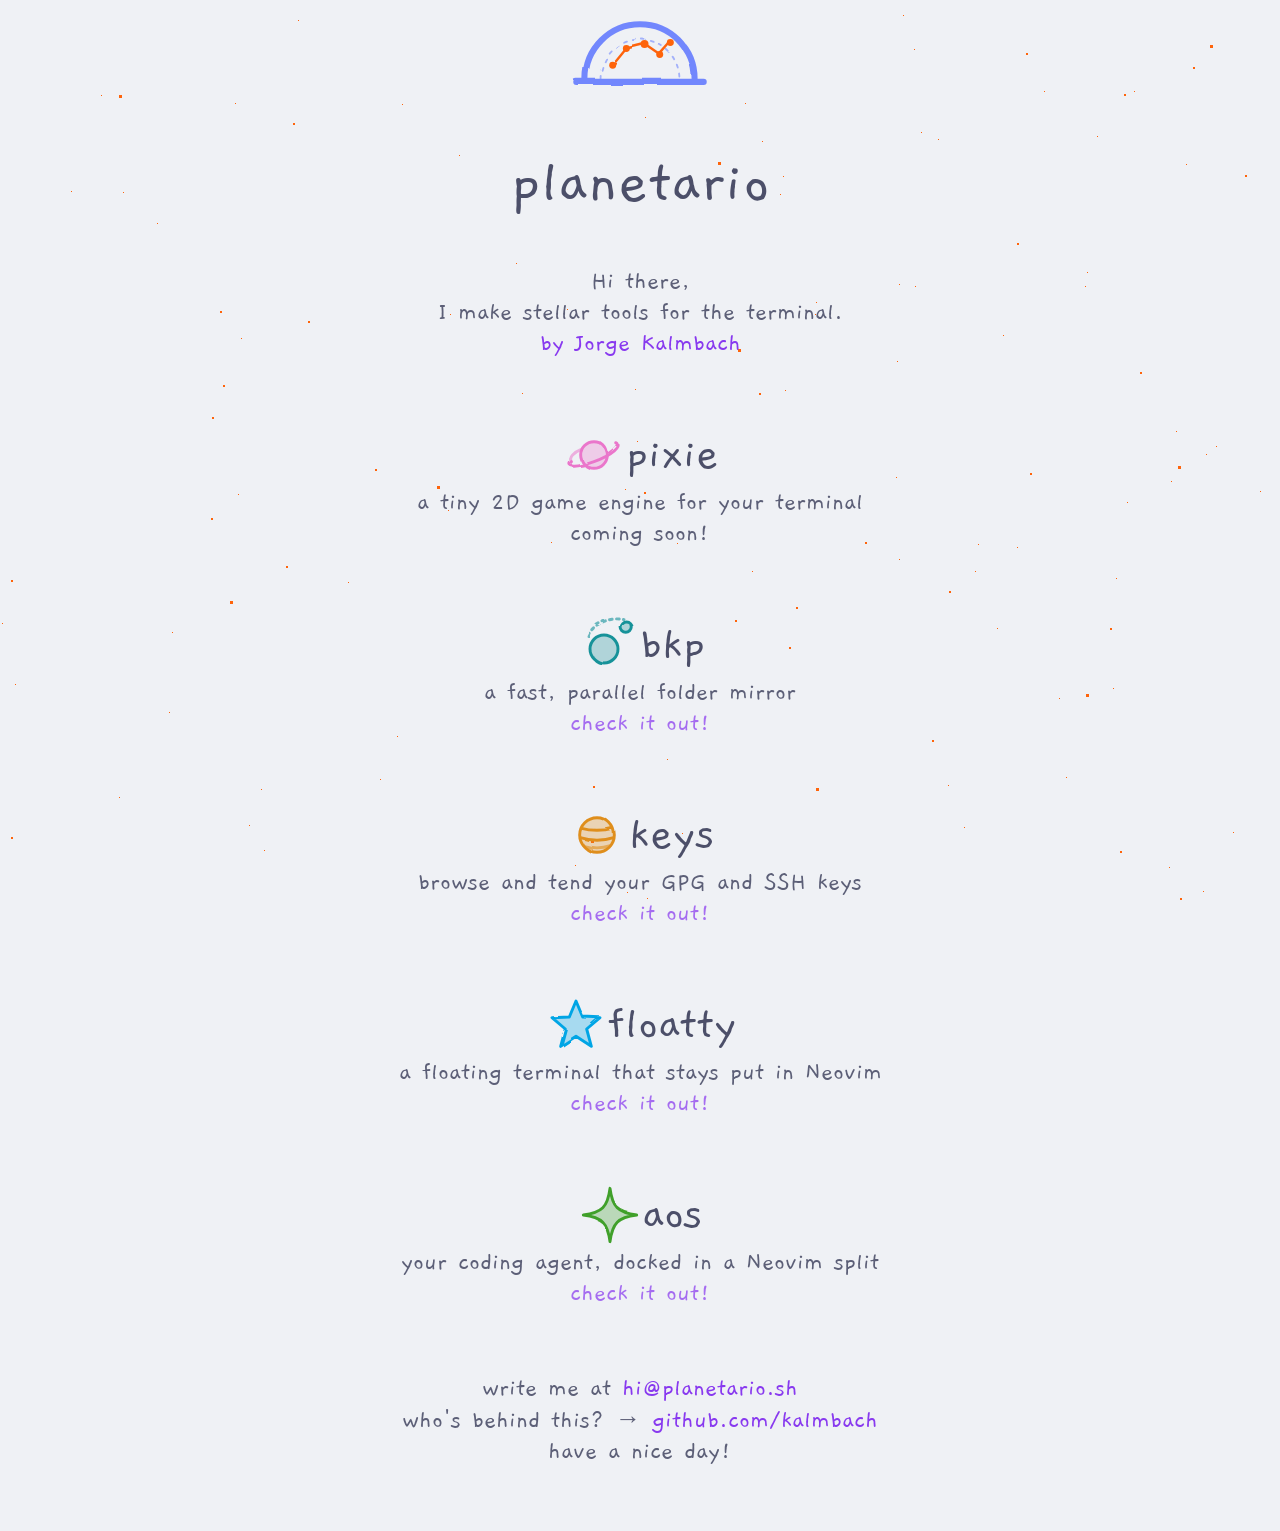
==== commit 5771a669: "Add author links" ====
--- a/index.html
+++ b/index.html
@@ -15,8 +15,8 @@
     <svg xmlns="http://www.w3.org/2000/svg" width="0" height="0" aria-hidden="true" style="position: absolute;">
       <defs>
         <filter id="wobble" filterUnits="userSpaceOnUse" x="0" y="0" width="100" height="100">
-          <feTurbulence type="fractalNoise" baseFrequency="0.045" numOctaves="2" seed="7"/>
-          <feDisplacementMap in="SourceGraphic" scale="2.6"/>
+          <feTurbulence type="fractalNoise" baseFrequency="0.045" numOctaves="2" seed="7" result="noise"/>
+          <feDisplacementMap in="SourceGraphic" scale="2.6" in2="noise"/>
         </filter>
       </defs>
       <symbol id="logo" viewBox="4 20 92 60"> 
@@ -75,6 +75,7 @@
         </svg>
         <h1>planetario</h1>
         <p>Hi there,<br />I make stellar tools for the terminal.</p>
+        <p><a class="me" href="https://github.com/kalmbach" rel="me">by Jorge Kalmbach</a></p>
       </header>
       <main>
         <article class="project" style="--accent: var(--pink);">
@@ -130,9 +131,9 @@
         </article>
       </main>
       <footer>
-        <p>● planets are Go tools<br />✦ stars are Neovim plugins</p>
+        <p>write me at <a class="me" href="mailto:hi@planetario.sh">hi@planetario.sh</a></p>
+        <p>who's behind this? → <a class="me" href="https://github.com/kalmbach" rel="me">github.com/kalmbach</a></p>
         <p>have a nice day!</p>
-        <a href="mailto:hi@planetario.sh">write me at hi@planetario.sh</a>
       </footer>
     </div>
   </body>
--- a/style.css
+++ b/style.css
@@ -57,6 +57,14 @@
   text-decoration: none;
 }
 
+a.me {
+  color: var(--link);
+}
+
+a.me:hover, a.me:focus-visible {
+  color: var(--constellation);
+}
+
 a:hover, a:focus-visible {
   color: var(--link);
   text-decoration: none;
@@ -84,10 +92,16 @@
 
 header p, article p {
   color: var(--subtext);
+  margin: 0;
+}
+
+footer {
+  margin-block: 4rem;
 }
 
 footer p {
   color: var(--dim);
+  margin: 0;
 }
 
 span {
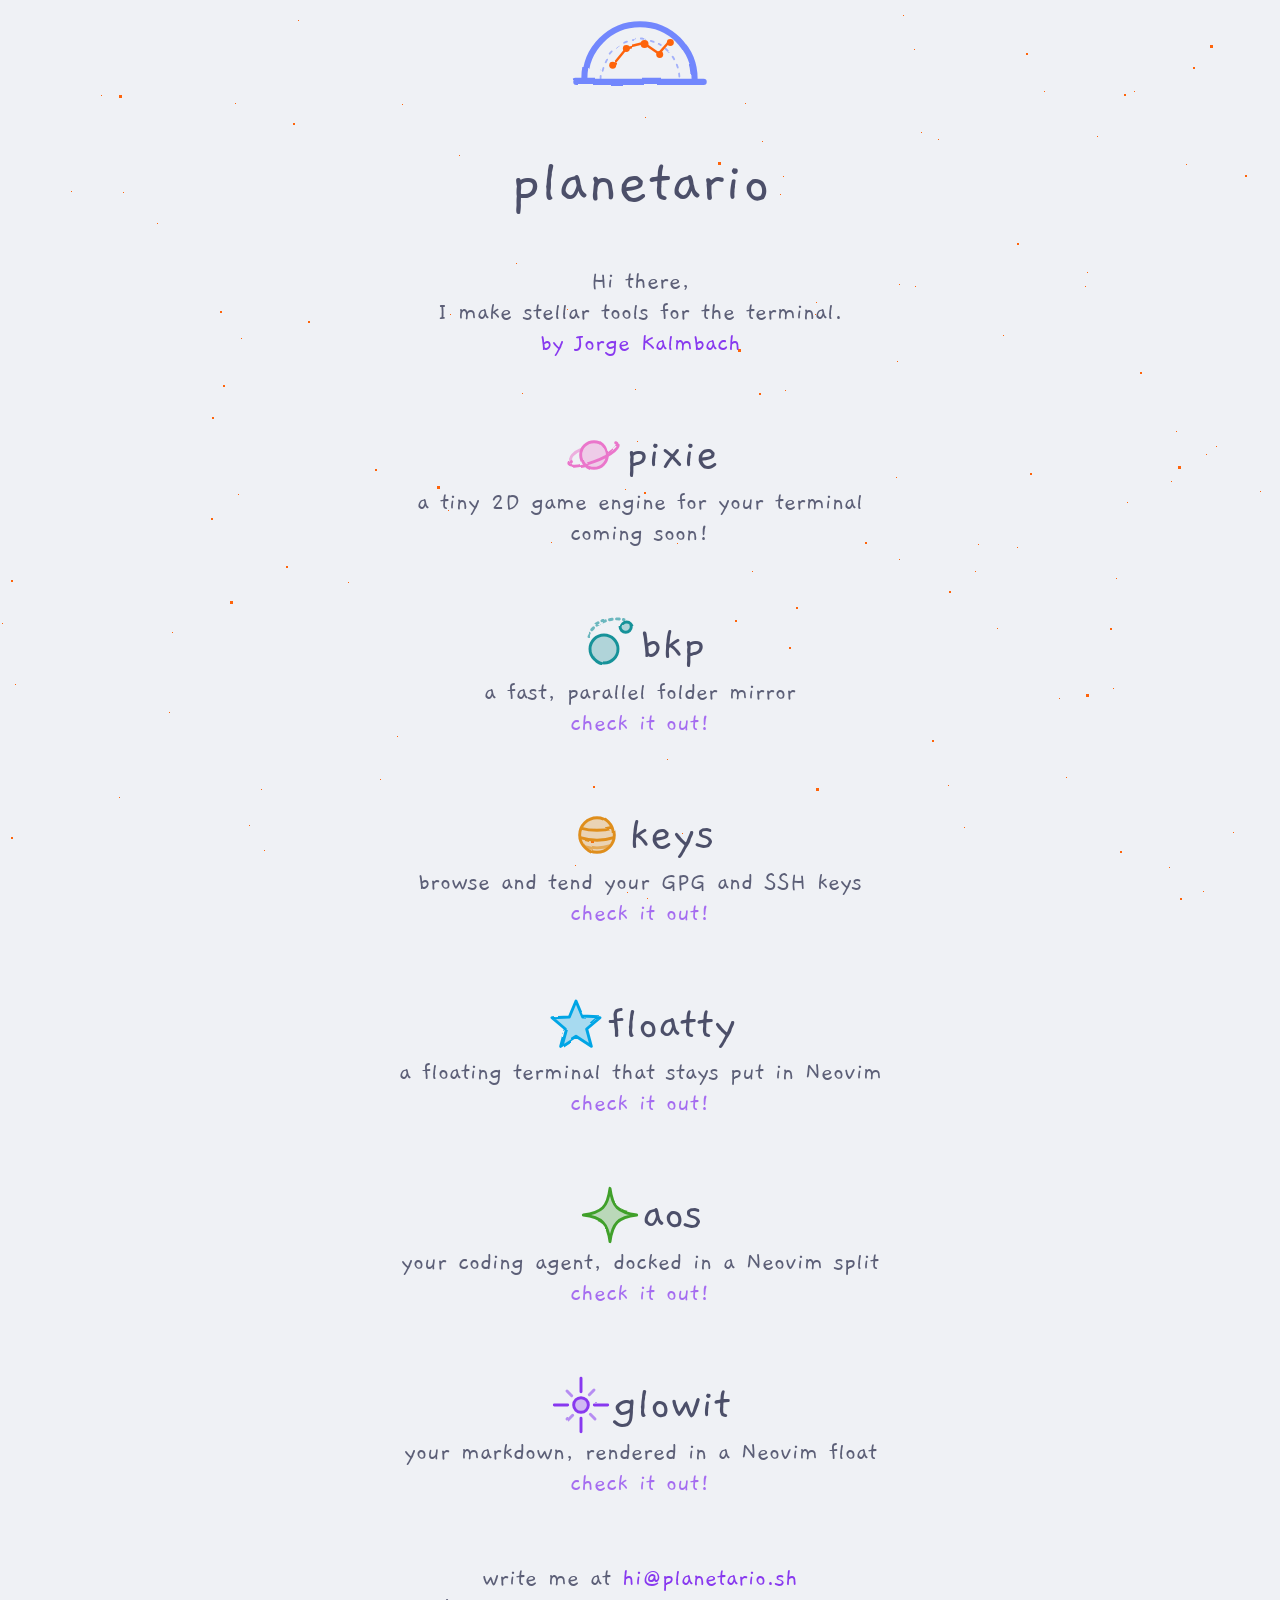
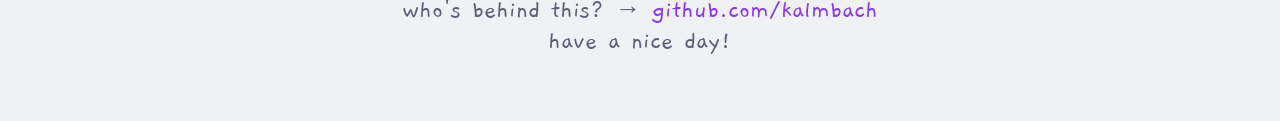
==== commit f00cc3f9: "Add glowit to the landing page" ====
--- a/index.html
+++ b/index.html
@@ -62,6 +62,13 @@
       <symbol id="star-sparkle" viewBox="0 0 48 48">
         <path filter="url(#wobble)" d="M24 4 C25.8 18 30 22.2 44 24 C30 25.8 25.8 30 24 44 C22.2 30 18 25.8 4 24 C18 22.2 22.2 18 24 4Z" fill-opacity=".3" stroke-width="2.2" stroke-linejoin="round" class="doodle-line doodle-fill"/>
       </symbol>
+      <symbol id="star-glow" viewBox="0 0 48 48">
+        <g filter="url(#wobble)" stroke-width="2.2" stroke-linecap="round" fill="none" class="doodle-line">
+          <circle cx="24" cy="24" r="5.5" fill-opacity=".3" class="doodle-fill"/>
+          <path d="M24 14 L24 4 M34 24 L44 24 M24 34 L24 44 M14 24 L4 24"/>
+          <path d="M31 17 L34.5 13.5 M31 31 L34.5 34.5 M17 31 L13.5 34.5 M17 17 L13.5 13.5" opacity=".55"/>
+        </g>
+      </symbol>
     </svg>
     <div class="universe">
       <div class="space" id="small_stars"></div>
@@ -97,7 +104,7 @@
             bkp
           </h2>
           <p>a fast, parallel folder mirror</p>
-          <a href="https://github.com/kalmbach/bkp">check it out!</a>
+          <a href="https://github.com/planetariosh/bkp">check it out!</a>
         </article>
         <article class="project" style="--accent: var(--yellow);">
           <h2>
@@ -107,7 +114,7 @@
             keys 
           </h2>
           <p>browse and tend your GPG and SSH keys</p>
-          <a href="https://github.com/kalmbach/keys">check it out!</a>
+          <a href="https://github.com/planetariosh/keys">check it out!</a>
         </article>
         <article class="project" style="--accent: var(--sky);">
           <h2>
@@ -117,7 +124,7 @@
             floatty 
           </h2>
           <p>a floating terminal that stays put in Neovim</p>
-          <a href="https://github.com/kalmbach/floatty.nvim">check it out!</a>
+          <a href="https://github.com/planetariosh/floatty.nvim">check it out!</a>
         </article>
         <article class="project" style="--accent: var(--green);">
           <h2>
@@ -127,7 +134,17 @@
             aos 
           </h2>
           <p>your coding agent, docked in a Neovim split</p>
-          <a href="https://github.com/kalmbach/aos.nvim">check it out!</a>
+          <a href="https://github.com/planetariosh/aos.nvim">check it out!</a>
+        </article>
+        <article class="project" style="--accent: var(--mauve);">
+          <h2>
+            <svg aria-hidden="true" width="64" height="64">
+              <use href="#star-glow"/>
+            </svg>
+            glowit
+          </h2>
+          <p>your markdown, rendered in a Neovim float</p>
+          <a href="https://github.com/planetariosh/glowit.nvim">check it out!</a>
         </article>
       </main>
       <footer>
--- a/style.css
+++ b/style.css
@@ -13,6 +13,7 @@
   --yellow: #f9e2af;
   --sky: #89dceb;
   --green: #a6e3a1;
+  --mauve: #cba6f7;
 }
 
 @media (prefers-color-scheme: light) {
@@ -31,6 +32,7 @@
     --yellow: #df8e1d;
     --sky: #04a5e5;
     --green: #40a02b;
+    --mauve: #8839ef;
   }
 }
 
